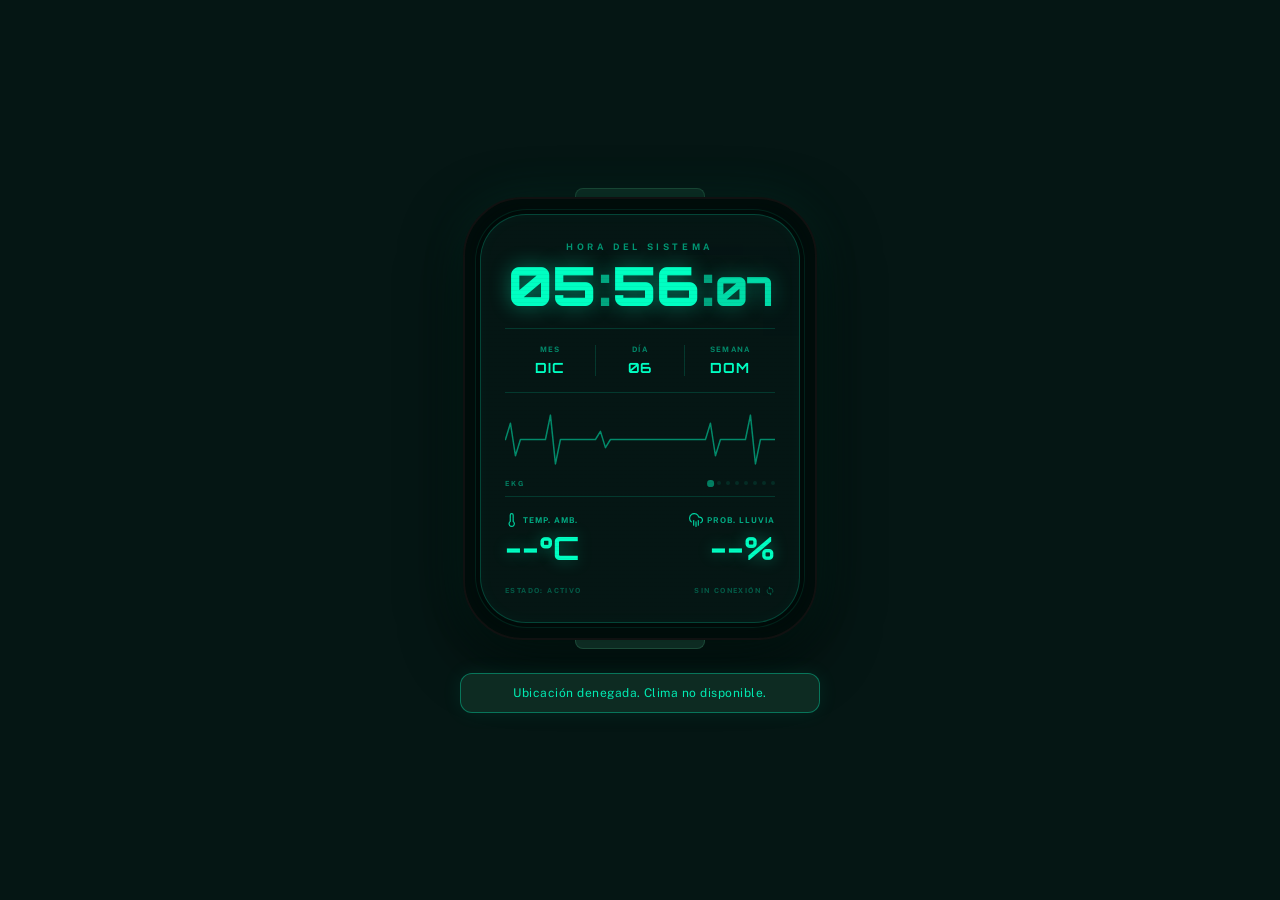
==== index.html @ 9a444dcf "first commit" ====
<!DOCTYPE html>
<html lang="es">
  <head>
    <meta charset="UTF-8" />
    <meta name="viewport" content="width=device-width, initial-scale=1.0" />
    <title>Smartwatch</title>
    <link rel="preconnect" href="https://fonts.googleapis.com" />
    <link rel="preconnect" href="https://fonts.gstatic.com" crossorigin />
    <link
      href="https://fonts.googleapis.com/css2?family=Orbitron:wght@400;700;900&family=Public+Sans:wght@300;400;700&display=swap"
      rel="stylesheet"
    />
    <link rel="stylesheet" href="assets/css/styles.css" />
  </head>
  <body>
    <main class="app">

      <div class="smartwatch">
        <div class="smartwatch__band smartwatch__band--top"></div>

        <div class="smartwatch__casing">
          <div class="smartwatch__bezel">
            <div class="smartwatch__screen">

              <!-- Hora -->
              <section class="smartwatch__section smartwatch__section--time">
                <span class="smartwatch__label">Hora del Sistema</span>
                <div class="smartwatch__time" aria-live="polite" aria-atomic="true">
                  <span class="smartwatch__time-part" id="js-hours">00</span>
                  <span class="smartwatch__time-separator">:</span>
                  <span class="smartwatch__time-part" id="js-minutes">00</span>
                  <span class="smartwatch__time-separator">:</span>
                  <span class="smartwatch__time-part smartwatch__time-part--seconds" id="js-seconds">00</span>
                </div>
              </section>

              <!-- Fecha -->
              <section class="smartwatch__section smartwatch__section--date">
                <div class="smartwatch__date-grid">
                  <div class="smartwatch__date-cell">
                    <span class="smartwatch__date-label">Mes</span>
                    <span class="smartwatch__date-value" id="js-month">---</span>
                  </div>
                  <div class="smartwatch__date-cell smartwatch__date-cell--center">
                    <span class="smartwatch__date-label">Día</span>
                    <span class="smartwatch__date-value" id="js-day">--</span>
                  </div>
                  <div class="smartwatch__date-cell">
                    <span class="smartwatch__date-label">Semana</span>
                    <span class="smartwatch__date-value" id="js-weekday">---</span>
                  </div>
                </div>
              </section>

              <!-- Sección de animaciones interactivas -->
              <section
                class="smartwatch__section smartwatch__section--anim"
                id="js-anim-section"
                role="button"
                tabindex="0"
                aria-label="Clic para cambiar animación"
              >
                <canvas class="smartwatch__anim-canvas" id="js-anim-canvas"></canvas>
                <div class="smartwatch__anim-footer">
                  <span class="smartwatch__anim-nombre" id="js-anim-nombre"></span>
                  <div class="smartwatch__anim-dots" id="js-anim-dots"></div>
                </div>
              </section>

              <!-- Clima -->
              <section class="smartwatch__section smartwatch__section--weather">
                <div class="smartwatch__weather-grid">
                  <div class="smartwatch__weather-item">
                    <div class="smartwatch__weather-header">
                      <svg
                        class="smartwatch__weather-icon"
                        viewBox="0 0 24 24"
                        fill="none"
                        stroke="currentColor"
                        stroke-width="2"
                        stroke-linecap="round"
                        stroke-linejoin="round"
                        aria-hidden="true"
                      >
                        <path d="M14 14.76V3.5a2.5 2.5 0 0 0-5 0v11.26a4.5 4.5 0 1 0 5 0z" />
                      </svg>
                      <span class="smartwatch__weather-label">Temp. Amb.</span>
                    </div>
                    <span class="smartwatch__weather-value" id="js-temperature">--°C</span>
                  </div>
                  <div class="smartwatch__weather-item smartwatch__weather-item--right">
                    <div class="smartwatch__weather-header smartwatch__weather-header--right">
                      <span class="smartwatch__weather-label">Prob. Lluvia</span>
                      <svg
                        class="smartwatch__weather-icon"
                        viewBox="0 0 24 24"
                        fill="none"
                        stroke="currentColor"
                        stroke-width="2"
                        stroke-linecap="round"
                        stroke-linejoin="round"
                        aria-hidden="true"
                      >
                        <line x1="16" y1="13" x2="16" y2="21" />
                        <line x1="8" y1="13" x2="8" y2="21" />
                        <line x1="12" y1="15" x2="12" y2="23" />
                        <path d="M20 16.58A5 5 0 0 0 18 7h-1.26A8 8 0 1 0 4 15.25" />
                      </svg>
                    </div>
                    <span class="smartwatch__weather-value smartwatch__weather-value--right" id="js-rain">--%</span>
                  </div>
                </div>
              </section>

              <!-- Pie de pantalla -->
              <footer class="smartwatch__footer">
                <span class="smartwatch__footer-text">Estado: Activo</span>
                <div class="smartwatch__footer-sync">
                  <span class="smartwatch__footer-text" id="js-sync-text">Sincronizando…</span>
                  <svg
                    class="smartwatch__footer-icon"
                    viewBox="0 0 24 24"
                    fill="currentColor"
                    aria-hidden="true"
                  >
                    <path
                      d="M12 4V1L8 5l4 4V6c3.31 0 6 2.69 6 6 0 1.01-.25 1.97-.7 2.8l1.46 1.46
                         A7.93 7.93 0 0 0 20 12c0-4.42-3.58-8-8-8zm0 14c-3.31
                         0-6-2.69-6-6 0-1.01.25-1.97.7-2.8L5.24 7.74A7.93 7.93 0 0 0 4
                         12c0 4.42 3.58 8 8 8v3l4-4-4-4v3z"
                    />
                  </svg>
                </div>
              </footer>

            </div>
          </div>
        </div>

        <div class="smartwatch__band smartwatch__band--bottom"></div>
      </div>

      <!-- Notificación (sin alerts) -->
      <div class="notification notification--hidden" id="js-notification" role="status" aria-live="polite">
        <p class="notification__message" id="js-notification-msg"></p>
      </div>

    </main>

    <script src="assets/js/app.js"></script>
  </body>
</html>
---- assets/css/styles.css ----
/* =========================================================
   SMARTWATCH – Hoja de estilos principal
   Metodología: BEM estricto
   Unidades: rem (base 10 px → html font-size: 62.5%)
   ========================================================= */

/* ----- Reset & base ------------------------------------ */
*,
*::before,
*::after {
  box-sizing: border-box;
  margin: 0;
  padding: 0;
}

html {
  font-size: 62.5%; /* 1 rem = 10 px */
}

body {
  font-family: 'Public Sans', sans-serif;
  background-color: #051614;
  color: #00ffc2;
  min-height: 100vh;
  display: flex;
  justify-content: center;
  align-items: center;
  padding: 4rem 2rem;
}

/* ----- App --------------------------------------------- */
.app {
  display: flex;
  flex-direction: column;
  align-items: center;
  gap: 2.4rem;
  width: 100%;
}

/* =========================================================
   SMARTWATCH
   ========================================================= */
.smartwatch {
  display: flex;
  flex-direction: column;
  align-items: center;
}

/* ----- Bandas ------------------------------------------ */
.smartwatch__band {
  width: 13rem;
  height: 0.9rem;
  background-color: #0d2b22;
  border-left: 0.1rem solid #1c4a38;
  border-right: 0.1rem solid #1c4a38;
}

.smartwatch__band--top {
  border-top: 0.1rem solid #1c4a38;
  border-radius: 0.8rem 0.8rem 0 0;
}

.smartwatch__band--bottom {
  border-bottom: 0.1rem solid #1c4a38;
  border-radius: 0 0 0.8rem 0.8rem;
}

/* ----- Carcasa exterior -------------------------------- */
.smartwatch__casing {
  background-color: #020a09;
  border-radius: 6rem;
  padding: 1rem;
  border: 0.2rem solid #111;
  box-shadow:
    0 0 5rem rgba(0, 255, 194, 0.08),
    0 2rem 6rem rgba(0, 0, 0, 0.8),
    inset 0 0 2rem rgba(0, 255, 194, 0.03);
}

/* ----- Bisel interior ---------------------------------- */
.smartwatch__bezel {
  background-color: #010706;
  border-radius: 5.2rem;
  padding: 0.4rem;
  border: 0.1rem solid rgba(0, 255, 194, 0.1);
}

/* ----- Pantalla LCD ------------------------------------ */
.smartwatch__screen {
  background-color: #051614;
  width: 32rem;
  border-radius: 4.6rem;
  padding: 2.6rem 2.4rem;
  border: 0.1rem solid rgba(0, 255, 194, 0.2);
  display: flex;
  flex-direction: column;
  overflow: hidden;
  position: relative;
  box-shadow:
    0 0 3rem rgba(0, 255, 194, 0.04),
    inset 0 0 1.5rem rgba(0, 255, 194, 0.03);
}

/* Efecto scanlines sutil */
.smartwatch__screen::after {
  content: '';
  position: absolute;
  inset: 0;
  background: repeating-linear-gradient(
    0deg,
    transparent,
    transparent 0.3rem,
    rgba(0, 0, 0, 0.04) 0.3rem,
    rgba(0, 0, 0, 0.04) 0.4rem
  );
  pointer-events: none;
  border-radius: 4.6rem;
  z-index: 10;
}

/* =========================================================
   SECCIONES INTERNAS
   ========================================================= */

/* ----- Hora -------------------------------------------- */
.smartwatch__section--time {
  display: flex;
  flex-direction: column;
  align-items: center;
  padding-bottom: 1.6rem;
}

.smartwatch__label {
  font-size: 0.9rem;
  font-weight: 700;
  letter-spacing: 0.4em;
  opacity: 0.55;
  text-transform: uppercase;
  margin-bottom: 0.6rem;
}

.smartwatch__time {
  font-family: 'Orbitron', sans-serif;
  font-weight: 900;
  font-size: 5.4rem;
  line-height: 1;
  letter-spacing: -0.02em;
  display: flex;
  align-items: baseline;
  text-shadow: 0 0 2rem rgba(0, 255, 194, 0.4);
}

.smartwatch__time-separator {
  margin: 0 0.2rem;
  opacity: 0.6;
}

.smartwatch__time-part--seconds {
  font-size: 4rem;
  opacity: 0.85;
}

/* ----- Fecha ------------------------------------------- */
.smartwatch__section--date {
  padding: 1.6rem 0;
  border-top: 0.1rem solid rgba(0, 255, 194, 0.15);
  border-bottom: 0.1rem solid rgba(0, 255, 194, 0.15);
}

.smartwatch__date-grid {
  display: grid;
  grid-template-columns: 1fr 1fr 1fr;
  text-align: center;
}

.smartwatch__date-cell {
  display: flex;
  flex-direction: column;
  align-items: center;
  gap: 0.5rem;
}

.smartwatch__date-cell--center {
  border-left: 0.1rem solid rgba(0, 255, 194, 0.15);
  border-right: 0.1rem solid rgba(0, 255, 194, 0.15);
}

.smartwatch__date-label {
  font-size: 0.75rem;
  font-weight: 700;
  opacity: 0.5;
  text-transform: uppercase;
  letter-spacing: 0.15em;
}

.smartwatch__date-value {
  font-family: 'Orbitron', sans-serif;
  font-size: 1.4rem;
  font-weight: 700;
  letter-spacing: 0.05em;
}

/* ----- Sección de animaciones interactivas ------------- */
.smartwatch__section--anim {
  padding: 1.4rem 0 0.8rem;
  cursor: pointer;
  user-select: none;
  -webkit-tap-highlight-color: transparent;
  border-radius: 0.8rem;
  transition: background-color 0.15s ease;
}

.smartwatch__section--anim:hover {
  background-color: rgba(0, 255, 194, 0.03);
}

.smartwatch__section--anim:active {
  background-color: rgba(0, 255, 194, 0.07);
}

.smartwatch__section--anim:focus-visible {
  outline: 0.1rem solid rgba(0, 255, 194, 0.4);
  outline-offset: 0.4rem;
}

.smartwatch__anim-canvas {
  display: block;
  width: 100%;
  height: 6.5rem;
}

.smartwatch__anim-footer {
  display: flex;
  justify-content: space-between;
  align-items: center;
  margin-top: 0.7rem;
  opacity: 0.45;
}

.smartwatch__anim-nombre {
  font-size: 0.7rem;
  font-weight: 700;
  letter-spacing: 0.25em;
  text-transform: uppercase;
}

.smartwatch__anim-dots {
  display: flex;
  align-items: center;
  gap: 0.45rem;
}

.smartwatch__anim-dot {
  width: 0.45rem;
  height: 0.45rem;
  border-radius: 50%;
  background-color: rgba(0, 255, 194, 0.22);
  transition: background-color 0.3s ease, transform 0.3s ease;
}

.smartwatch__anim-dot--activo {
  background-color: #00ffc2;
  transform: scale(1.4);
}

/* ----- Clima ------------------------------------------- */
.smartwatch__section--weather {
  padding: 1.6rem 0 0.4rem;
  border-top: 0.1rem solid rgba(0, 255, 194, 0.15);
}

.smartwatch__weather-grid {
  display: grid;
  grid-template-columns: 1fr 1fr;
  gap: 1.2rem;
}

.smartwatch__weather-item {
  display: flex;
  flex-direction: column;
  gap: 0.5rem;
}

.smartwatch__weather-item--right {
  align-items: flex-end;
}

.smartwatch__weather-header {
  display: flex;
  align-items: center;
  gap: 0.4rem;
}

.smartwatch__weather-header--right {
  flex-direction: row-reverse;
}

.smartwatch__weather-icon {
  width: 1.4rem;
  height: 1.4rem;
  flex-shrink: 0;
  opacity: 0.8;
}

.smartwatch__weather-label {
  font-size: 0.8rem;
  font-weight: 700;
  letter-spacing: 0.12em;
  opacity: 0.65;
  text-transform: uppercase;
}

.smartwatch__weather-value {
  font-family: 'Orbitron', sans-serif;
  font-size: 3.2rem;
  font-weight: 700;
  line-height: 1;
  text-shadow: 0 0 1.5rem rgba(0, 255, 194, 0.35);
}

.smartwatch__weather-value--right {
  text-align: right;
}

/* ----- Pie de pantalla --------------------------------- */
.smartwatch__footer {
  display: flex;
  justify-content: space-between;
  align-items: center;
  margin-top: 1.8rem;
  opacity: 0.3;
}

.smartwatch__footer-text {
  font-size: 0.7rem;
  font-weight: 700;
  letter-spacing: 0.2em;
  text-transform: uppercase;
}

.smartwatch__footer-sync {
  display: flex;
  align-items: center;
  gap: 0.4rem;
}

.smartwatch__footer-icon {
  width: 1rem;
  height: 1rem;
}

/* =========================================================
   NOTIFICACIÓN
   ========================================================= */
.notification {
  background-color: #0d2b22;
  border: 0.1rem solid rgba(0, 255, 194, 0.35);
  border-radius: 1.2rem;
  padding: 1.2rem 2rem;
  max-width: 36rem;
  width: 100%;
  text-align: center;
  transition: opacity 0.4s ease, transform 0.4s ease;
  box-shadow: 0 0 2rem rgba(0, 255, 194, 0.08);
}

.notification--hidden {
  opacity: 0;
  pointer-events: none;
  transform: translateY(1rem);
}

.notification__message {
  font-size: 1.2rem;
  font-weight: 400;
  opacity: 0.9;
  letter-spacing: 0.04em;
}

/* =========================================================
   RESPONSIVE
   ========================================================= */
@media (max-width: 42rem) {
  .smartwatch__screen {
    width: 29rem;
    padding: 2.2rem 2rem;
  }

  .smartwatch__time {
    font-size: 4.8rem;
  }

  .smartwatch__time-part--seconds {
    font-size: 3.6rem;
  }

  .smartwatch__weather-value {
    font-size: 2.8rem;
  }
}

@media (max-width: 36rem) {
  .smartwatch__screen {
    width: 26rem;
    padding: 2rem 1.8rem;
  }

  .smartwatch__time {
    font-size: 4.2rem;
  }

  .smartwatch__time-part--seconds {
    font-size: 3.2rem;
  }

  .smartwatch__weather-value {
    font-size: 2.4rem;
  }

  .smartwatch__band {
    width: 11rem;
  }

  .smartwatch__date-value {
    font-size: 1.2rem;
  }
}

@media (max-width: 30rem) {
  html {
    font-size: 55%;
  }
}
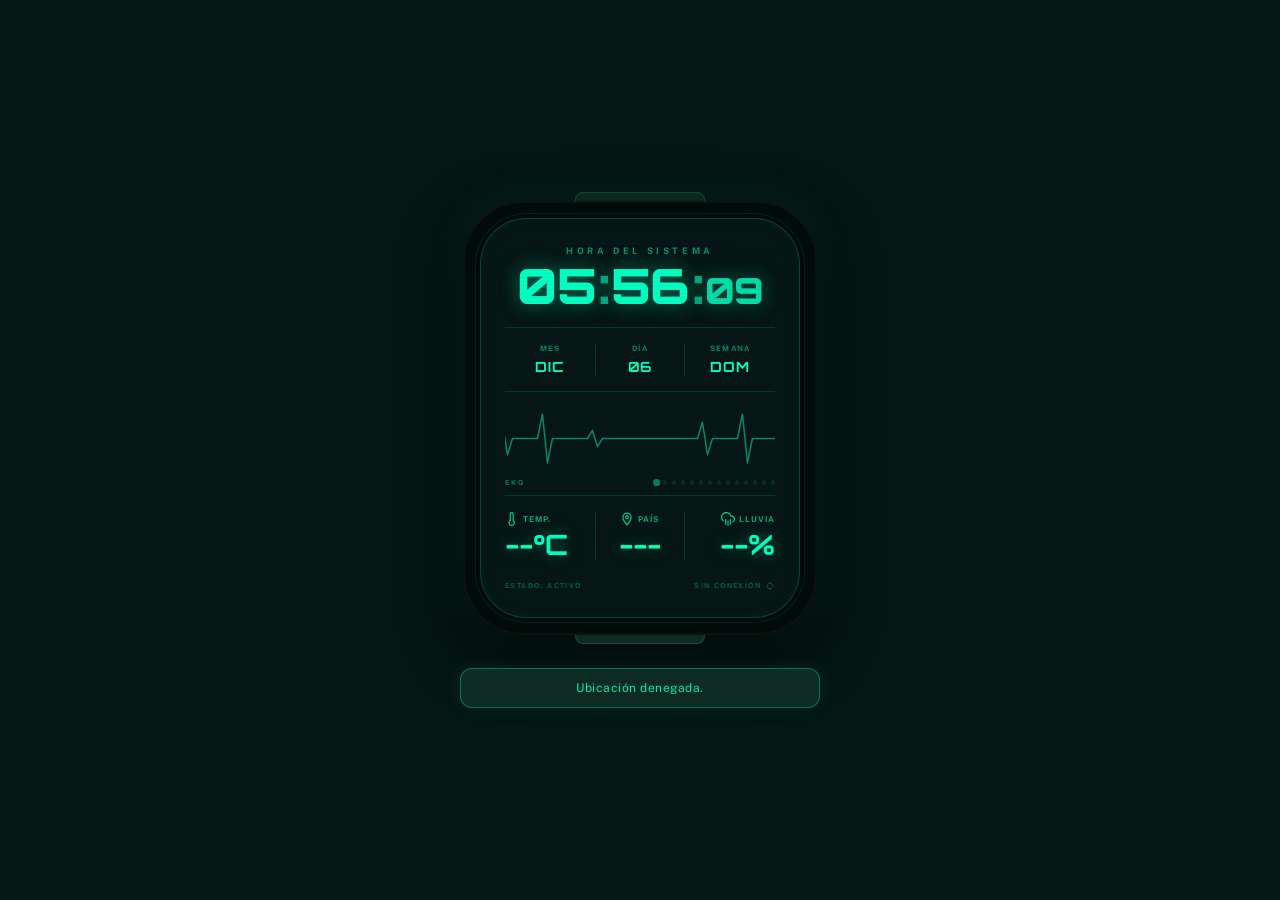
==== commit e47ec581: "second commit" ====
--- a/index.html
+++ b/index.html
@@ -22,15 +22,22 @@
           <div class="smartwatch__bezel">
             <div class="smartwatch__screen">
 
-              <!-- Hora -->
-              <section class="smartwatch__section smartwatch__section--time">
-                <span class="smartwatch__label">Hora del Sistema</span>
+              <!-- Hora (clic para cambiar 24h / 12h) -->
+              <section
+                class="smartwatch__section smartwatch__section--time"
+                id="js-time-section"
+                role="button"
+                tabindex="0"
+                aria-label="Clic para cambiar formato de hora"
+              >
+                <span class="smartwatch__label" id="js-time-label">Hora del Sistema</span>
                 <div class="smartwatch__time" aria-live="polite" aria-atomic="true">
                   <span class="smartwatch__time-part" id="js-hours">00</span>
                   <span class="smartwatch__time-separator">:</span>
                   <span class="smartwatch__time-part" id="js-minutes">00</span>
                   <span class="smartwatch__time-separator">:</span>
                   <span class="smartwatch__time-part smartwatch__time-part--seconds" id="js-seconds">00</span>
+                  <span class="smartwatch__time-ampm smartwatch__time-ampm--oculto" id="js-ampm">AM</span>
                 </div>
               </section>
 
@@ -70,6 +77,8 @@
               <!-- Clima -->
               <section class="smartwatch__section smartwatch__section--weather">
                 <div class="smartwatch__weather-grid">
+
+                  <!-- Temperatura -->
                   <div class="smartwatch__weather-item">
                     <div class="smartwatch__weather-header">
                       <svg
@@ -84,13 +93,36 @@
                       >
                         <path d="M14 14.76V3.5a2.5 2.5 0 0 0-5 0v11.26a4.5 4.5 0 1 0 5 0z" />
                       </svg>
-                      <span class="smartwatch__weather-label">Temp. Amb.</span>
+                      <span class="smartwatch__weather-label">Temp.</span>
                     </div>
                     <span class="smartwatch__weather-value" id="js-temperature">--°C</span>
                   </div>
+
+                  <!-- País -->
+                  <div class="smartwatch__weather-item smartwatch__weather-item--center">
+                    <div class="smartwatch__weather-header smartwatch__weather-header--center">
+                      <svg
+                        class="smartwatch__weather-icon"
+                        viewBox="0 0 24 24"
+                        fill="none"
+                        stroke="currentColor"
+                        stroke-width="2"
+                        stroke-linecap="round"
+                        stroke-linejoin="round"
+                        aria-hidden="true"
+                      >
+                        <path d="M12 2C8.13 2 5 5.13 5 9c0 5.25 7 13 7 13s7-7.75 7-13c0-3.87-3.13-7-7-7z" />
+                        <circle cx="12" cy="9" r="2.5" />
+                      </svg>
+                      <span class="smartwatch__weather-label">País</span>
+                    </div>
+                    <span class="smartwatch__weather-value smartwatch__weather-value--center" id="js-country">---</span>
+                  </div>
+
+                  <!-- Probabilidad de lluvia -->
                   <div class="smartwatch__weather-item smartwatch__weather-item--right">
                     <div class="smartwatch__weather-header smartwatch__weather-header--right">
-                      <span class="smartwatch__weather-label">Prob. Lluvia</span>
+                      <span class="smartwatch__weather-label">Lluvia</span>
                       <svg
                         class="smartwatch__weather-icon"
                         viewBox="0 0 24 24"
@@ -109,6 +141,7 @@
                     </div>
                     <span class="smartwatch__weather-value smartwatch__weather-value--right" id="js-rain">--%</span>
                   </div>
+
                 </div>
               </section>
 
--- a/assets/css/styles.css
+++ b/assets/css/styles.css
@@ -128,6 +128,24 @@
   flex-direction: column;
   align-items: center;
   padding-bottom: 1.6rem;
+  cursor: pointer;
+  user-select: none;
+  -webkit-tap-highlight-color: transparent;
+  border-radius: 0.8rem;
+  transition: background-color 0.15s ease;
+}
+
+.smartwatch__section--time:hover {
+  background-color: rgba(0, 255, 194, 0.03);
+}
+
+.smartwatch__section--time:active {
+  background-color: rgba(0, 255, 194, 0.07);
+}
+
+.smartwatch__section--time:focus-visible {
+  outline: 0.1rem solid rgba(0, 255, 194, 0.4);
+  outline-offset: 0.4rem;
 }
 
 .smartwatch__label {
@@ -142,7 +160,7 @@
 .smartwatch__time {
   font-family: 'Orbitron', sans-serif;
   font-weight: 900;
-  font-size: 5.4rem;
+  font-size: 4.86rem;
   line-height: 1;
   letter-spacing: -0.02em;
   display: flex;
@@ -156,8 +174,23 @@
 }
 
 .smartwatch__time-part--seconds {
-  font-size: 4rem;
+  font-size: 3.6rem;
   opacity: 0.85;
+}
+
+.smartwatch__time-ampm {
+  font-family: 'Orbitron', sans-serif;
+  font-size: 1.6rem;
+  font-weight: 700;
+  letter-spacing: 0.05em;
+  opacity: 0.75;
+  margin-left: 0.8rem;
+  align-self: flex-start;
+  padding-top: 0.6rem;
+}
+
+.smartwatch__time-ampm--oculto {
+  display: none;
 }
 
 /* ----- Fecha ------------------------------------------- */
@@ -271,14 +304,29 @@
 
 .smartwatch__weather-grid {
   display: grid;
-  grid-template-columns: 1fr 1fr;
-  gap: 1.2rem;
+  grid-template-columns: 1fr 1fr 1fr;
+  gap: 0;
 }
 
 .smartwatch__weather-item {
   display: flex;
   flex-direction: column;
   gap: 0.5rem;
+  padding: 0 0.4rem;
+}
+
+.smartwatch__weather-item:first-child {
+  padding-left: 0;
+}
+
+.smartwatch__weather-item:last-child {
+  padding-right: 0;
+}
+
+.smartwatch__weather-item--center {
+  align-items: center;
+  border-left: 0.1rem solid rgba(0, 255, 194, 0.15);
+  border-right: 0.1rem solid rgba(0, 255, 194, 0.15);
 }
 
 .smartwatch__weather-item--right {
@@ -289,6 +337,10 @@
   display: flex;
   align-items: center;
   gap: 0.4rem;
+}
+
+.smartwatch__weather-header--center {
+  justify-content: center;
 }
 
 .smartwatch__weather-header--right {
@@ -312,10 +364,14 @@
 
 .smartwatch__weather-value {
   font-family: 'Orbitron', sans-serif;
-  font-size: 3.2rem;
+  font-size: 2.8rem;
   font-weight: 700;
   line-height: 1;
   text-shadow: 0 0 1.5rem rgba(0, 255, 194, 0.35);
+}
+
+.smartwatch__weather-value--center {
+  text-align: center;
 }
 
 .smartwatch__weather-value--right {
@@ -387,15 +443,15 @@
   }
 
   .smartwatch__time {
-    font-size: 4.8rem;
+    font-size: 4.32rem;
   }
 
   .smartwatch__time-part--seconds {
-    font-size: 3.6rem;
+    font-size: 3.24rem;
   }
 
   .smartwatch__weather-value {
-    font-size: 2.8rem;
+    font-size: 2.4rem;
   }
 }
 
@@ -406,15 +462,15 @@
   }
 
   .smartwatch__time {
-    font-size: 4.2rem;
+    font-size: 3.78rem;
   }
 
   .smartwatch__time-part--seconds {
-    font-size: 3.2rem;
+    font-size: 2.88rem;
   }
 
   .smartwatch__weather-value {
-    font-size: 2.4rem;
+    font-size: 2.2rem;
   }
 
   .smartwatch__band {
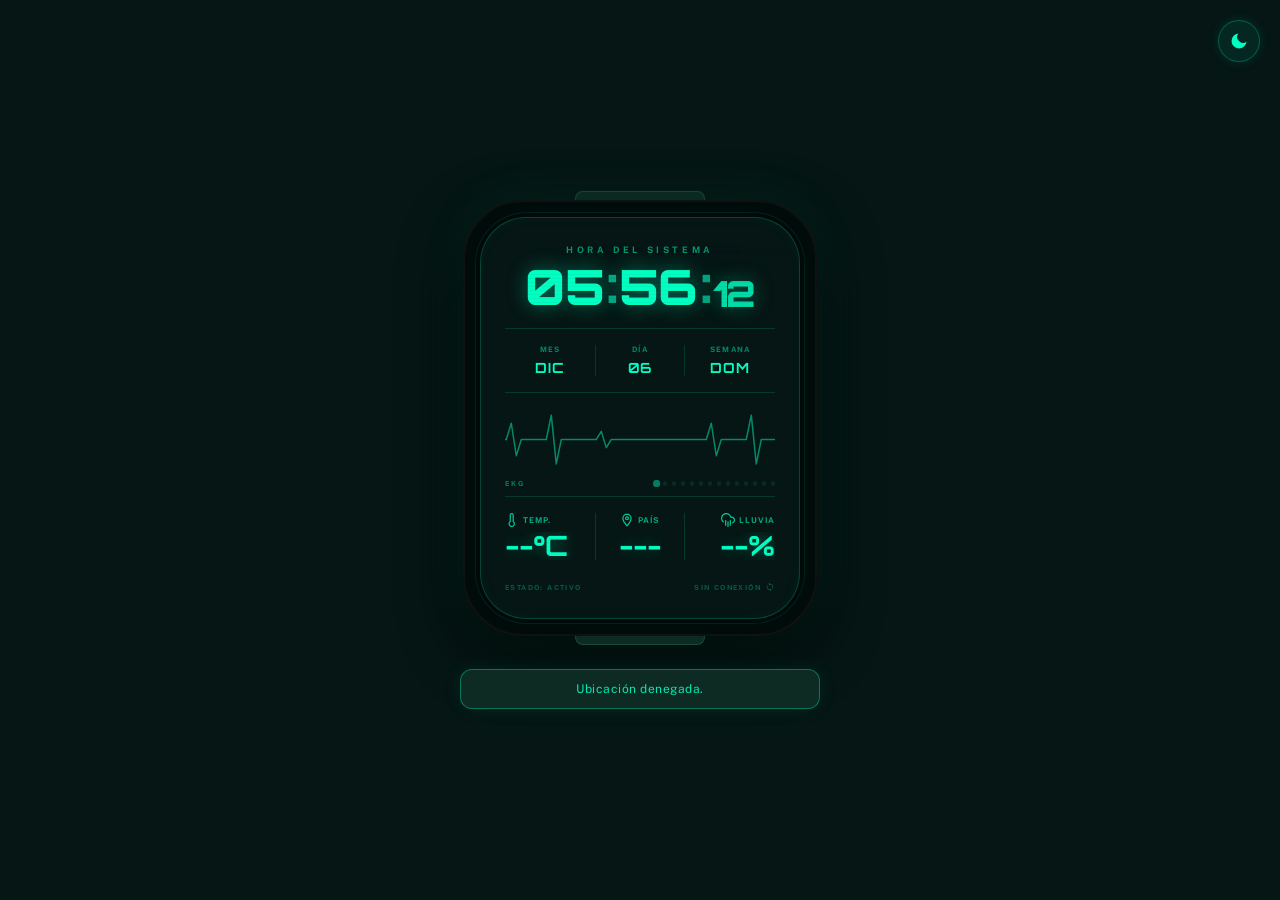
==== commit dd21b841: "dark mode" ====
--- a/index.html
+++ b/index.html
@@ -180,6 +180,45 @@
 
     </main>
 
+    <!-- Botón de tema -->
+    <button
+      class="theme-toggle"
+      id="js-theme-toggle"
+      aria-label="Activar modo oscuro"
+      title="Cambiar tema"
+    >
+      <!-- Luna (modo oscuro activo) -->
+      <svg
+        class="theme-toggle__icon theme-toggle__icon--moon"
+        viewBox="0 0 24 24"
+        fill="currentColor"
+        aria-hidden="true"
+      >
+        <path d="M21 12.79A9 9 0 1 1 11.21 3 7 7 0 0 0 21 12.79z"/>
+      </svg>
+      <!-- Sol (modo claro activo) -->
+      <svg
+        class="theme-toggle__icon theme-toggle__icon--sun"
+        viewBox="0 0 24 24"
+        fill="none"
+        stroke="currentColor"
+        stroke-width="2"
+        stroke-linecap="round"
+        stroke-linejoin="round"
+        aria-hidden="true"
+      >
+        <circle cx="12" cy="12" r="5"/>
+        <line x1="12" y1="1" x2="12" y2="3"/>
+        <line x1="12" y1="21" x2="12" y2="23"/>
+        <line x1="4.22" y1="4.22" x2="5.64" y2="5.64"/>
+        <line x1="18.36" y1="18.36" x2="19.78" y2="19.78"/>
+        <line x1="1" y1="12" x2="3" y2="12"/>
+        <line x1="21" y1="12" x2="23" y2="12"/>
+        <line x1="4.22" y1="19.78" x2="5.64" y2="18.36"/>
+        <line x1="18.36" y1="5.64" x2="19.78" y2="4.22"/>
+      </svg>
+    </button>
+
     <script src="assets/js/app.js"></script>
   </body>
 </html>
--- a/assets/css/styles.css
+++ b/assets/css/styles.css
@@ -3,6 +3,33 @@
    Metodología: BEM estricto
    Unidades: rem (base 10 px → html font-size: 62.5%)
    ========================================================= */
+
+/* ----- Variables de tema ------------------------------- */
+:root {
+  --c-bg:          #051614;
+  --c-fg:          #00ffc2;
+  --c-fg-rgb:      0, 255, 194;
+  --c-band:        #0d2b22;
+  --c-band-border: #1c4a38;
+  --c-casing:      #020a09;
+  --c-casing-ring: #111;
+  --c-bezel:       #010706;
+  --c-notif:       #0d2b22;
+  --c-drop-shadow: rgba(0, 0, 0, 0.8);
+}
+
+body.light-mode {
+  --c-bg:          #ecfdf6;
+  --c-fg:          #006644;
+  --c-fg-rgb:      0, 102, 68;
+  --c-band:        #bde8d6;
+  --c-band-border: #6cbfa3;
+  --c-casing:      #caeee1;
+  --c-casing-ring: #7cc4a9;
+  --c-bezel:       #d8f4eb;
+  --c-notif:       #bde8d6;
+  --c-drop-shadow: rgba(0, 60, 42, 0.18);
+}
 
 /* ----- Reset & base ------------------------------------ */
 *,
@@ -19,13 +46,14 @@
 
 body {
   font-family: 'Public Sans', sans-serif;
-  background-color: #051614;
-  color: #00ffc2;
+  background-color: var(--c-bg);
+  color: var(--c-fg);
   min-height: 100vh;
   display: flex;
   justify-content: center;
   align-items: center;
   padding: 4rem 2rem;
+  transition: background-color 0.4s ease, color 0.4s ease;
 }
 
 /* ----- App --------------------------------------------- */
@@ -35,6 +63,76 @@
   align-items: center;
   gap: 2.4rem;
   width: 100%;
+}
+
+/* =========================================================
+   BOTÓN DE TEMA (luna / sol)
+   ========================================================= */
+.theme-toggle {
+  position: fixed;
+  top: 2rem;
+  right: 2rem;
+  width: 4.2rem;
+  height: 4.2rem;
+  border-radius: 50%;
+  background-color: rgba(var(--c-fg-rgb), 0.08);
+  border: 0.15rem solid rgba(var(--c-fg-rgb), 0.25);
+  color: var(--c-fg);
+  cursor: pointer;
+  display: flex;
+  align-items: center;
+  justify-content: center;
+  z-index: 100;
+  transition:
+    background-color 0.4s ease,
+    border-color 0.4s ease,
+    color 0.4s ease,
+    transform 0.2s ease,
+    box-shadow 0.4s ease;
+  box-shadow: 0 0 1.2rem rgba(var(--c-fg-rgb), 0.12);
+}
+
+.theme-toggle:hover {
+  background-color: rgba(var(--c-fg-rgb), 0.16);
+  transform: scale(1.1);
+  box-shadow: 0 0 2rem rgba(var(--c-fg-rgb), 0.25);
+}
+
+.theme-toggle:active {
+  transform: scale(0.95);
+}
+
+.theme-toggle:focus-visible {
+  outline: 0.15rem solid rgba(var(--c-fg-rgb), 0.6);
+  outline-offset: 0.3rem;
+}
+
+.theme-toggle__icon {
+  width: 2rem;
+  height: 2rem;
+  display: block;
+  transition: opacity 0.3s ease, transform 0.4s ease;
+  position: absolute;
+}
+
+.theme-toggle__icon--moon {
+  opacity: 1;
+  transform: rotate(0deg) scale(1);
+}
+
+.theme-toggle__icon--sun {
+  opacity: 0;
+  transform: rotate(90deg) scale(0.6);
+}
+
+body.light-mode .theme-toggle__icon--moon {
+  opacity: 0;
+  transform: rotate(-90deg) scale(0.6);
+}
+
+body.light-mode .theme-toggle__icon--sun {
+  opacity: 1;
+  transform: rotate(0deg) scale(1);
 }
 
 /* =========================================================
@@ -50,55 +148,59 @@
 .smartwatch__band {
   width: 13rem;
   height: 0.9rem;
-  background-color: #0d2b22;
-  border-left: 0.1rem solid #1c4a38;
-  border-right: 0.1rem solid #1c4a38;
+  background-color: var(--c-band);
+  border-left: 0.1rem solid var(--c-band-border);
+  border-right: 0.1rem solid var(--c-band-border);
+  transition: background-color 0.4s ease, border-color 0.4s ease;
 }
 
 .smartwatch__band--top {
-  border-top: 0.1rem solid #1c4a38;
+  border-top: 0.1rem solid var(--c-band-border);
   border-radius: 0.8rem 0.8rem 0 0;
 }
 
 .smartwatch__band--bottom {
-  border-bottom: 0.1rem solid #1c4a38;
+  border-bottom: 0.1rem solid var(--c-band-border);
   border-radius: 0 0 0.8rem 0.8rem;
 }
 
 /* ----- Carcasa exterior -------------------------------- */
 .smartwatch__casing {
-  background-color: #020a09;
+  background-color: var(--c-casing);
   border-radius: 6rem;
   padding: 1rem;
-  border: 0.2rem solid #111;
+  border: 0.2rem solid var(--c-casing-ring);
   box-shadow:
-    0 0 5rem rgba(0, 255, 194, 0.08),
-    0 2rem 6rem rgba(0, 0, 0, 0.8),
-    inset 0 0 2rem rgba(0, 255, 194, 0.03);
+    0 0 5rem rgba(var(--c-fg-rgb), 0.08),
+    0 2rem 6rem var(--c-drop-shadow),
+    inset 0 0 2rem rgba(var(--c-fg-rgb), 0.03);
+  transition: background-color 0.4s ease, border-color 0.4s ease, box-shadow 0.4s ease;
 }
 
 /* ----- Bisel interior ---------------------------------- */
 .smartwatch__bezel {
-  background-color: #010706;
+  background-color: var(--c-bezel);
   border-radius: 5.2rem;
   padding: 0.4rem;
-  border: 0.1rem solid rgba(0, 255, 194, 0.1);
+  border: 0.1rem solid rgba(var(--c-fg-rgb), 0.1);
+  transition: background-color 0.4s ease, border-color 0.4s ease;
 }
 
 /* ----- Pantalla LCD ------------------------------------ */
 .smartwatch__screen {
-  background-color: #051614;
+  background-color: var(--c-bg);
   width: 32rem;
   border-radius: 4.6rem;
   padding: 2.6rem 2.4rem;
-  border: 0.1rem solid rgba(0, 255, 194, 0.2);
+  border: 0.1rem solid rgba(var(--c-fg-rgb), 0.2);
   display: flex;
   flex-direction: column;
   overflow: hidden;
   position: relative;
   box-shadow:
-    0 0 3rem rgba(0, 255, 194, 0.04),
-    inset 0 0 1.5rem rgba(0, 255, 194, 0.03);
+    0 0 3rem rgba(var(--c-fg-rgb), 0.04),
+    inset 0 0 1.5rem rgba(var(--c-fg-rgb), 0.03);
+  transition: background-color 0.4s ease, border-color 0.4s ease, box-shadow 0.4s ease;
 }
 
 /* Efecto scanlines sutil */
@@ -136,15 +238,15 @@
 }
 
 .smartwatch__section--time:hover {
-  background-color: rgba(0, 255, 194, 0.03);
+  background-color: rgba(var(--c-fg-rgb), 0.03);
 }
 
 .smartwatch__section--time:active {
-  background-color: rgba(0, 255, 194, 0.07);
+  background-color: rgba(var(--c-fg-rgb), 0.07);
 }
 
 .smartwatch__section--time:focus-visible {
-  outline: 0.1rem solid rgba(0, 255, 194, 0.4);
+  outline: 0.1rem solid rgba(var(--c-fg-rgb), 0.4);
   outline-offset: 0.4rem;
 }
 
@@ -164,13 +266,15 @@
   line-height: 1;
   letter-spacing: -0.02em;
   display: flex;
-  align-items: baseline;
-  text-shadow: 0 0 2rem rgba(0, 255, 194, 0.4);
+  align-items: flex-end;
+  text-shadow: 0 0 2rem rgba(var(--c-fg-rgb), 0.4);
 }
 
 .smartwatch__time-separator {
   margin: 0 0.2rem;
   opacity: 0.6;
+  line-height: 1;
+  padding-bottom: 0.05em;
 }
 
 .smartwatch__time-part--seconds {
@@ -185,8 +289,8 @@
   letter-spacing: 0.05em;
   opacity: 0.75;
   margin-left: 0.8rem;
-  align-self: flex-start;
-  padding-top: 0.6rem;
+  align-self: flex-end;
+  padding-bottom: 0.3rem;
 }
 
 .smartwatch__time-ampm--oculto {
@@ -196,8 +300,8 @@
 /* ----- Fecha ------------------------------------------- */
 .smartwatch__section--date {
   padding: 1.6rem 0;
-  border-top: 0.1rem solid rgba(0, 255, 194, 0.15);
-  border-bottom: 0.1rem solid rgba(0, 255, 194, 0.15);
+  border-top: 0.1rem solid rgba(var(--c-fg-rgb), 0.15);
+  border-bottom: 0.1rem solid rgba(var(--c-fg-rgb), 0.15);
 }
 
 .smartwatch__date-grid {
@@ -214,8 +318,8 @@
 }
 
 .smartwatch__date-cell--center {
-  border-left: 0.1rem solid rgba(0, 255, 194, 0.15);
-  border-right: 0.1rem solid rgba(0, 255, 194, 0.15);
+  border-left: 0.1rem solid rgba(var(--c-fg-rgb), 0.15);
+  border-right: 0.1rem solid rgba(var(--c-fg-rgb), 0.15);
 }
 
 .smartwatch__date-label {
@@ -244,15 +348,15 @@
 }
 
 .smartwatch__section--anim:hover {
-  background-color: rgba(0, 255, 194, 0.03);
+  background-color: rgba(var(--c-fg-rgb), 0.03);
 }
 
 .smartwatch__section--anim:active {
-  background-color: rgba(0, 255, 194, 0.07);
+  background-color: rgba(var(--c-fg-rgb), 0.07);
 }
 
 .smartwatch__section--anim:focus-visible {
-  outline: 0.1rem solid rgba(0, 255, 194, 0.4);
+  outline: 0.1rem solid rgba(var(--c-fg-rgb), 0.4);
   outline-offset: 0.4rem;
 }
 
@@ -287,25 +391,26 @@
   width: 0.45rem;
   height: 0.45rem;
   border-radius: 50%;
-  background-color: rgba(0, 255, 194, 0.22);
+  background-color: rgba(var(--c-fg-rgb), 0.22);
   transition: background-color 0.3s ease, transform 0.3s ease;
 }
 
 .smartwatch__anim-dot--activo {
-  background-color: #00ffc2;
+  background-color: var(--c-fg);
   transform: scale(1.4);
 }
 
 /* ----- Clima ------------------------------------------- */
 .smartwatch__section--weather {
   padding: 1.6rem 0 0.4rem;
-  border-top: 0.1rem solid rgba(0, 255, 194, 0.15);
+  border-top: 0.1rem solid rgba(var(--c-fg-rgb), 0.15);
 }
 
 .smartwatch__weather-grid {
   display: grid;
   grid-template-columns: 1fr 1fr 1fr;
   gap: 0;
+  align-items: start;
 }
 
 .smartwatch__weather-item {
@@ -313,6 +418,7 @@
   flex-direction: column;
   gap: 0.5rem;
   padding: 0 0.4rem;
+  min-width: 0;
 }
 
 .smartwatch__weather-item:first-child {
@@ -325,8 +431,8 @@
 
 .smartwatch__weather-item--center {
   align-items: center;
-  border-left: 0.1rem solid rgba(0, 255, 194, 0.15);
-  border-right: 0.1rem solid rgba(0, 255, 194, 0.15);
+  border-left: 0.1rem solid rgba(var(--c-fg-rgb), 0.15);
+  border-right: 0.1rem solid rgba(var(--c-fg-rgb), 0.15);
 }
 
 .smartwatch__weather-item--right {
@@ -367,7 +473,9 @@
   font-size: 2.8rem;
   font-weight: 700;
   line-height: 1;
-  text-shadow: 0 0 1.5rem rgba(0, 255, 194, 0.35);
+  text-shadow: 0 0 1.5rem rgba(var(--c-fg-rgb), 0.35);
+  min-width: 0;
+  overflow: hidden;
 }
 
 .smartwatch__weather-value--center {
@@ -409,15 +517,19 @@
    NOTIFICACIÓN
    ========================================================= */
 .notification {
-  background-color: #0d2b22;
-  border: 0.1rem solid rgba(0, 255, 194, 0.35);
+  background-color: var(--c-notif);
+  border: 0.1rem solid rgba(var(--c-fg-rgb), 0.35);
   border-radius: 1.2rem;
   padding: 1.2rem 2rem;
   max-width: 36rem;
   width: 100%;
   text-align: center;
-  transition: opacity 0.4s ease, transform 0.4s ease;
-  box-shadow: 0 0 2rem rgba(0, 255, 194, 0.08);
+  transition:
+    opacity 0.4s ease,
+    transform 0.4s ease,
+    background-color 0.4s ease,
+    border-color 0.4s ease;
+  box-shadow: 0 0 2rem rgba(var(--c-fg-rgb), 0.08);
 }
 
 .notification--hidden {
@@ -486,4 +598,16 @@
   html {
     font-size: 55%;
   }
-}
+
+  .theme-toggle {
+    top: 1.2rem;
+    right: 1.2rem;
+    width: 3.6rem;
+    height: 3.6rem;
+  }
+
+  .theme-toggle__icon {
+    width: 1.6rem;
+    height: 1.6rem;
+  }
+}
